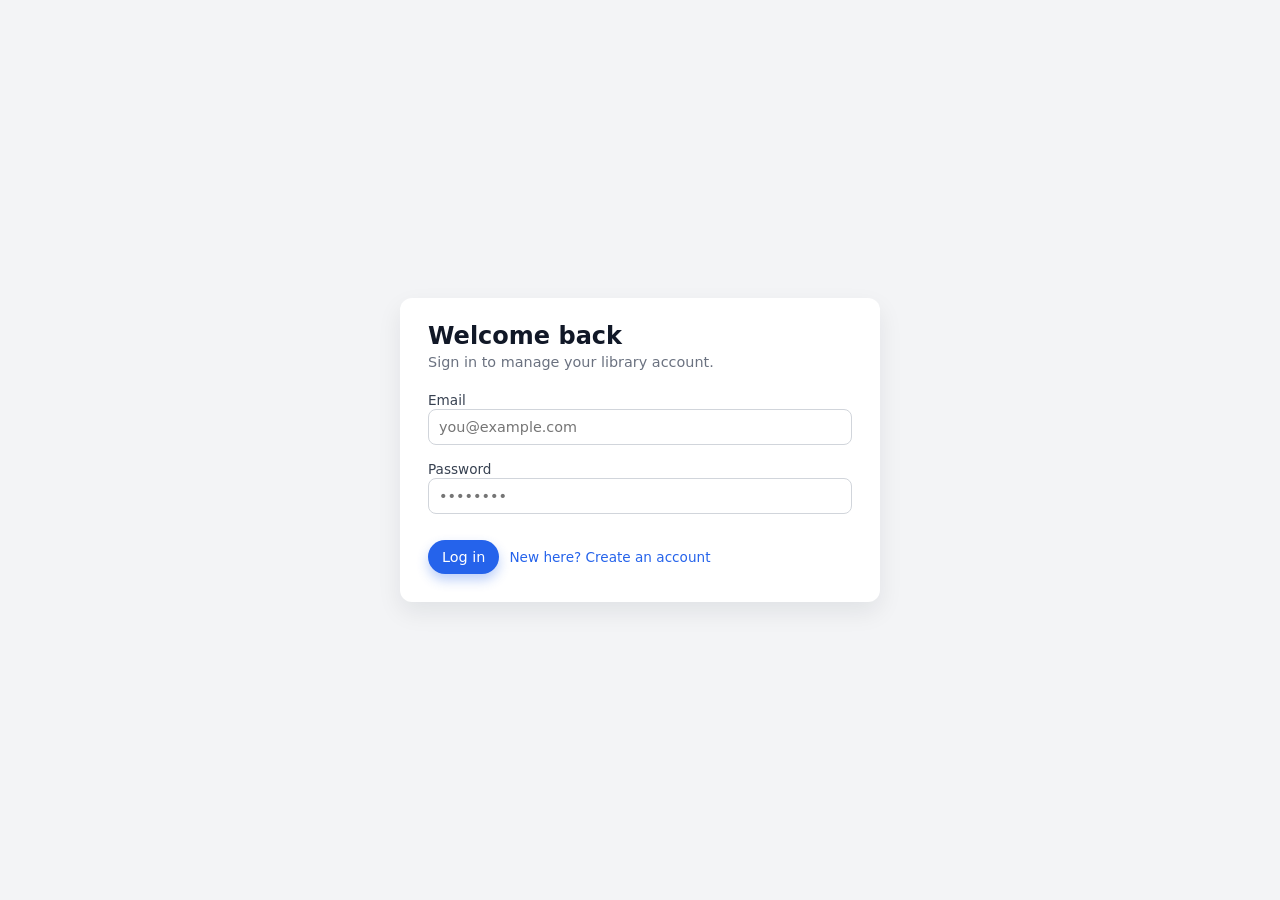
==== frontend/dashboard.html @ c5f3ca39 "Add files via upload" ====
<!DOCTYPE html>
<html lang="en">
  <head>
    <meta charset="UTF-8" />
    <title>Library | Dashboard</title>
    <meta name="viewport" content="width=device-width, initial-scale=1" />
    <link rel="stylesheet" href="style.css" />
  </head>
  <body onload="loadDashboard()">
    <main class="page page--wide">
      <div class="dashboard-layout">
        <header class="dashboard-header">
          <div>
            <h1 class="page-title">Dashboard</h1>
            <p class="page-subtitle">
              Manage books, issues, and returns for your account.
            </p>
          </div>
          <div style="text-align: right">
            <div class="user-info">
              <div><strong id="user-name"></strong></div>
              <div id="user-email"></div>
              <div class="badge" id="user-role"></div>
            </div>
            <button class="btn btn-text" onclick="logout()">Log out</button>
          </div>
        </header>

        <section class="section">
          <div class="section-title">Books</div>
          <div id="books-empty" class="muted hidden">
            No books found. Add some books using the backend API.
          </div>
          <div id="books-container" class="books-grid"></div>
        </section>

        <section class="section">
          <div class="section-title">Return book by transaction ID</div>
          <form id="return-form" class="actions" style="margin-top: 4px">
            <input
              type="number"
              id="return-transaction-id"
              placeholder="Transaction ID"
              style="max-width: 200px"
              required
            />
            <button class="btn btn-secondary" type="submit">Return book</button>
          </form>
          <p class="muted">
            When you issue a book, the transaction ID is shown. Use it here
            to return and calculate any fine.
          </p>
        </section>

        <div id="dashboard-error" class="alert alert-error hidden"></div>
      </div>
    </main>

    <script src="script.js"></script>
    <script>
      document
        .getElementById("return-form")
        .addEventListener("submit", returnByTransactionId);
    </script>
  </body>
  </html>
---- frontend/style.css ----
* {
    box-sizing: border-box;
    margin: 0;
    padding: 0;
    font-family: system-ui, -apple-system, BlinkMacSystemFont, "Segoe UI", sans-serif;
}

body {
    min-height: 100vh;
    background: #f3f4f6;
    display: flex;
    align-items: center;
    justify-content: center;
    color: #111827;
}

.page {
    width: 100%;
    max-width: 480px;
    background: #ffffff;
    border-radius: 12px;
    box-shadow: 0 10px 25px rgba(15, 23, 42, 0.08);
    padding: 24px 28px 28px;
}

.page--wide {
    max-width: 960px;
}

.page-header {
    margin-bottom: 20px;
}

.page-title {
    font-size: 1.5rem;
    font-weight: 600;
    margin-bottom: 4px;
}

.page-subtitle {
    font-size: 0.9rem;
    color: #6b7280;
}

form {
    display: flex;
    flex-direction: column;
    gap: 14px;
    margin-top: 12px;
}

label {
    font-size: 0.85rem;
    font-weight: 500;
    color: #374151;
    margin-bottom: 4px;
}

input, select {
    width: 100%;
    padding: 9px 10px;
    border-radius: 8px;
    border: 1px solid #d1d5db;
    font-size: 0.9rem;
    outline: none;
    transition: border-color 0.15s, box-shadow 0.15s;
}

input:focus, select:focus {
    border-color: #2563eb;
    box-shadow: 0 0 0 1px rgba(37, 99, 235, 0.35);
}

.btn {
    display: inline-flex;
    justify-content: center;
    align-items: center;
    padding: 9px 14px;
    border-radius: 999px;
    border: none;
    font-size: 0.9rem;
    font-weight: 500;
    cursor: pointer;
    transition: background-color 0.15s, box-shadow 0.15s, transform 0.05s;
}

.btn-primary {
    background: #2563eb;
    color: #ffffff;
    box-shadow: 0 6px 12px rgba(37, 99, 235, 0.3);
}

.btn-primary:hover {
    background: #1d4ed8;
}

.btn-primary:active {
    transform: translateY(1px);
    box-shadow: 0 4px 8px rgba(37, 99, 235, 0.35);
}

.btn-secondary {
    background: #e5e7eb;
    color: #111827;
}

.btn-secondary:hover {
    background: #d1d5db;
}

.btn-text {
    background: transparent;
    color: #2563eb;
    padding: 0;
    box-shadow: none;
}

.btn-text:hover {
    text-decoration: underline;
}

.actions {
    margin-top: 12px;
    display: flex;
    gap: 10px;
    align-items: center;
}

.link-inline {
    font-size: 0.85rem;
    color: #2563eb;
    cursor: pointer;
}

.link-inline:hover {
    text-decoration: underline;
}

.alert {
    margin-top: 10px;
    padding: 8px 10px;
    border-radius: 8px;
    font-size: 0.85rem;
}

.alert-error {
    background: #fef2f2;
    color: #b91c1c;
    border: 1px solid #fecaca;
}

.alert-success {
    background: #ecfdf5;
    color: #166534;
    border: 1px solid #bbf7d0;
}

.hidden {
    display: none !important;
}

/* Dashboard */

.dashboard-layout {
    display: flex;
    flex-direction: column;
    gap: 16px;
}

.dashboard-header {
    display: flex;
    justify-content: space-between;
    align-items: center;
}

.user-info {
    font-size: 0.9rem;
    color: #4b5563;
}

.badge {
    display: inline-flex;
    align-items: center;
    padding: 2px 8px;
    border-radius: 999px;
    font-size: 0.7rem;
    font-weight: 500;
    background: #eff6ff;
    color: #1d4ed8;
    border: 1px solid #bfdbfe;
}

.section {
    margin-top: 4px;
}

.section-title {
    font-size: 0.95rem;
    font-weight: 600;
    margin-bottom: 6px;
}

.books-grid {
    display: grid;
    grid-template-columns: repeat(auto-fill, minmax(220px, 1fr));
    gap: 12px;
    margin-top: 6px;
}

.book-card {
    background: #f9fafb;
    border-radius: 10px;
    padding: 10px 11px;
    border: 1px solid #e5e7eb;
    display: flex;
    flex-direction: column;
    gap: 4px;
}

.book-title {
    font-size: 0.95rem;
    font-weight: 600;
}

.book-meta {
    font-size: 0.8rem;
    color: #6b7280;
}

.book-actions {
    margin-top: 6px;
    display: flex;
    gap: 8px;
    flex-wrap: wrap;
}

.tag-available {
    font-size: 0.75rem;
    color: #15803d;
}

.tag-unavailable {
    font-size: 0.75rem;
    color: #b91c1c;
}

.muted {
    color: #9ca3af;
    font-size: 0.8rem;
}

@media (max-width: 640px) {
    .page {
        border-radius: 0;
        min-height: 100vh;
        max-width: 100%;
        box-shadow: none;
    }
}
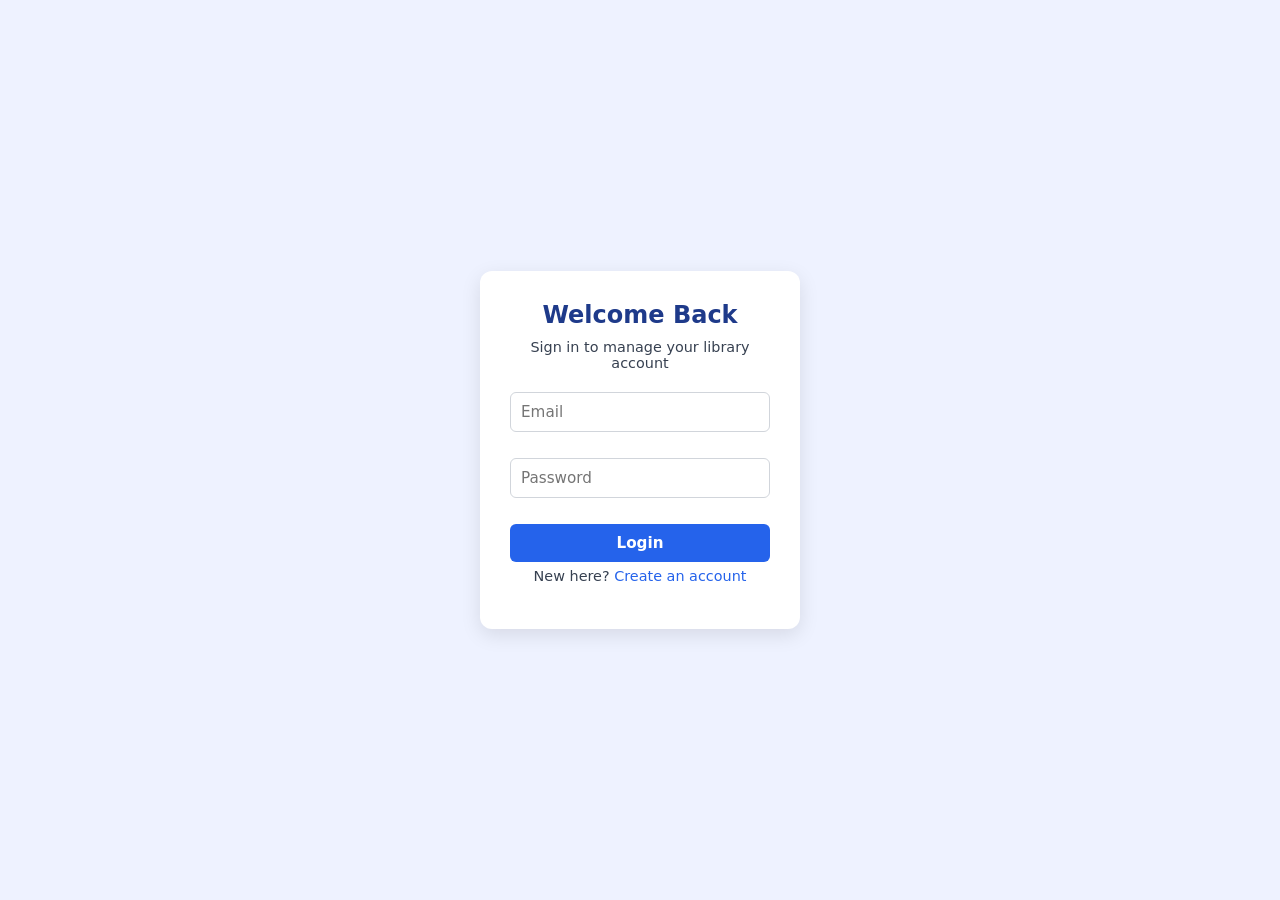
==== commit d44fc7fd: "Update dashboard.html" ====
--- a/frontend/dashboard.html
+++ b/frontend/dashboard.html
@@ -1,67 +1,250 @@
 <!DOCTYPE html>
 <html lang="en">
-  <head>
-    <meta charset="UTF-8" />
-    <title>Library | Dashboard</title>
-    <meta name="viewport" content="width=device-width, initial-scale=1" />
-    <link rel="stylesheet" href="style.css" />
-  </head>
-  <body onload="loadDashboard()">
-    <main class="page page--wide">
-      <div class="dashboard-layout">
-        <header class="dashboard-header">
-          <div>
-            <h1 class="page-title">Dashboard</h1>
-            <p class="page-subtitle">
-              Manage books, issues, and returns for your account.
-            </p>
-          </div>
-          <div style="text-align: right">
-            <div class="user-info">
-              <div><strong id="user-name"></strong></div>
-              <div id="user-email"></div>
-              <div class="badge" id="user-role"></div>
-            </div>
-            <button class="btn btn-text" onclick="logout()">Log out</button>
-          </div>
-        </header>
-
-        <section class="section">
-          <div class="section-title">Books</div>
-          <div id="books-empty" class="muted hidden">
-            No books found. Add some books using the backend API.
-          </div>
-          <div id="books-container" class="books-grid"></div>
-        </section>
-
-        <section class="section">
-          <div class="section-title">Return book by transaction ID</div>
-          <form id="return-form" class="actions" style="margin-top: 4px">
-            <input
-              type="number"
-              id="return-transaction-id"
-              placeholder="Transaction ID"
-              style="max-width: 200px"
-              required
-            />
-            <button class="btn btn-secondary" type="submit">Return book</button>
-          </form>
-          <p class="muted">
-            When you issue a book, the transaction ID is shown. Use it here
-            to return and calculate any fine.
-          </p>
-        </section>
-
-        <div id="dashboard-error" class="alert alert-error hidden"></div>
-      </div>
-    </main>
-
-    <script src="script.js"></script>
-    <script>
-      document
-        .getElementById("return-form")
-        .addEventListener("submit", returnByTransactionId);
-    </script>
-  </body>
-  </html>
-
+<head>
+  <meta charset="UTF-8">
+  <title>Library Dashboard</title>
+  <meta name="viewport" content="width=device-width, initial-scale=1">
+  <link rel="stylesheet" href="style.css">
+  <style>
+    body { 
+      background:#eef2ff; 
+      font-family:system-ui, sans-serif; 
+      margin:0; 
+      padding:20px; 
+      color:#111827;
+    }
+
+    header { 
+      display:flex; 
+      justify-content:space-between; 
+      align-items:center; 
+      flex-wrap:wrap;
+      background:#1e3a8a;
+      padding:16px 24px;
+      border-radius:8px;
+      margin-bottom:20px; 
+      color:white;
+    }
+
+    header h2 { 
+      font-size:1.8rem; 
+      font-weight:700;
+    }
+
+    #user-info { 
+      text-align:right; 
+    }
+
+    #user-info span { 
+      display:block; 
+      font-size:0.9rem; 
+      color:#ffffff;
+      margin-top:4px;
+    }
+
+    #user-info button { 
+      background:#ef4444; 
+      color:white; 
+      border:none; 
+      padding:6px 12px; 
+      border-radius:6px; 
+      cursor:pointer; 
+      margin-top:6px;
+      font-weight:600;
+    }
+
+    #user-info button:hover { 
+      background:#b91c1c; 
+    }
+
+    #admin-panel {
+      margin-bottom:20px;
+    }
+
+    #add-book-form { 
+      background:#fff; 
+      padding:15px; 
+      border-radius:12px; 
+      box-shadow:0 4px 12px rgba(0,0,0,0.1); 
+      margin-top:10px; 
+      max-width:400px; 
+      display:none; 
+    }
+
+    #add-book-form input { 
+      width:100%; 
+      padding:8px; 
+      margin:6px 0; 
+      border-radius:6px; 
+      border:1px solid #d1d5db; 
+      font-size:0.95rem;
+    }
+
+    #add-book-form button { 
+      background:#2563eb; 
+      color:white; 
+      border:none; 
+      padding:8px; 
+      border-radius:6px; 
+      cursor:pointer;
+      font-weight:600;
+      margin-top:6px;
+      width:100%;
+    }
+
+    #add-book-form button:hover { opacity:0.9; }
+
+    .books-grid { 
+      display:grid; 
+      grid-template-columns:repeat(auto-fill,minmax(220px,1fr)); 
+      gap:12px; 
+      margin-top:10px; 
+    }
+
+    .book-card { 
+      background:#fff; 
+      padding:12px; 
+      border-radius:12px; 
+      border:1px solid #e5e7eb; 
+      display:flex; 
+      flex-direction:column; 
+      gap:6px; 
+      transition:transform 0.2s, box-shadow 0.2s; 
+    }
+
+    .book-card.available { border-left:4px solid #22c55e; }
+    .book-card.unavailable { border-left:4px solid #dc2626; }
+
+    .book-card:hover { 
+      transform:translateY(-4px); 
+      box-shadow:0 6px 20px rgba(0,0,0,0.15); 
+    }
+
+    .book-title { 
+      font-weight:600; 
+      color:#1e40af; 
+      font-size:1.1rem; 
+    }
+
+    .book-meta { 
+      font-size:0.85rem; 
+      color:#374151; 
+    }
+
+    .book-actions { 
+      display:flex; 
+      gap:6px; 
+      flex-wrap:wrap; 
+      margin-top:6px; 
+    }
+
+    .book-actions button { 
+      padding:5px 8px; 
+      border-radius:6px; 
+      border:none; 
+      cursor:pointer; 
+      transition:0.2s; 
+      font-size:0.85rem;
+      font-weight:600;
+    }
+
+    .btn-issue { background:#15803d; color:white; }
+    .btn-return { background:#b91c1c; color:white; }
+    .btn-add { background:#2563eb; color:white; }
+    .btn-save { background:#2563eb; color:white; }
+    .btn-delete { background:#dc2626; color:white; }
+    .btn-search { background:#f59e0b; color:white; }
+
+    .muted { color:#6b7280; font-size:0.85rem; }
+
+    #return-section { 
+      margin-top:20px; 
+      display:flex; 
+      gap:8px; 
+      flex-wrap:wrap; 
+      align-items:center; 
+      max-width:480px;
+    }
+
+    #return-transaction-id { 
+      padding:8px; 
+      border-radius:6px; 
+      border:1px solid #d1d5db; 
+      flex:1; 
+      min-width:120px;
+    }
+
+    #search-bar { 
+      margin-top:10px; 
+      display:flex; 
+      gap:6px; 
+      max-width:480px;
+    }
+
+    #search-bar input { 
+      flex:1; 
+      padding:8px; 
+      border-radius:6px; 
+      border:1px solid #d1d5db; 
+      font-size:0.95rem;
+    }
+
+    #search-bar button { 
+      padding:8px; 
+      border-radius:6px; 
+      border:none; 
+      background:#f59e0b; 
+      color:white; 
+      cursor:pointer;
+      font-weight:600;
+    }
+
+    #search-bar button:hover { opacity:0.9; }
+
+    h3.section-title { margin-top:20px; color:#1e3a8a; font-size:1.2rem; }
+  </style>
+</head>
+<body onload="loadDashboard()">
+
+<header>
+  <h2>Library Dashboard</h2>
+  <div id="user-info">
+    <span id="user-name"></span>
+    <span id="user-email"></span>
+    <span id="user-role"></span>
+    <button onclick="logout()">Logout</button>
+  </div>
+</header>
+
+<!-- ADMIN PANEL -->
+<div id="admin-panel" style="display:none;">
+  <button class="btn-add" onclick="showAddBookForm()">➕ Add Book</button>
+
+  <!-- ADD BOOK FORM -->
+  <div id="add-book-form">
+    <input id="book-title" placeholder="Title">
+    <input id="book-author" placeholder="Author">
+    <input id="book-isbn" placeholder="ISBN">
+    <input id="book-copies" type="number" placeholder="Total Copies">
+    <button class="btn-save" onclick="addBook()">Save</button>
+  </div>
+</div>
+
+<!-- SEARCH BAR -->
+<div id="search-bar">
+  <input type="text" id="search-input" placeholder="Search by title, author, ISBN...">
+  <button class="btn-search" onclick="searchBooks()">Search</button>
+</div>
+
+<h3 class="section-title">Books</h3>
+<div id="books-container" class="books-grid"></div>
+
+<!-- RETURN BOOK -->
+<div id="return-section">
+  <input id="return-transaction-id" placeholder="Transaction ID">
+  <button class="btn-return" onclick="returnBook()">Return Book</button>
+</div>
+
+<script src="script.js"></script>
+</body>
+</html>
